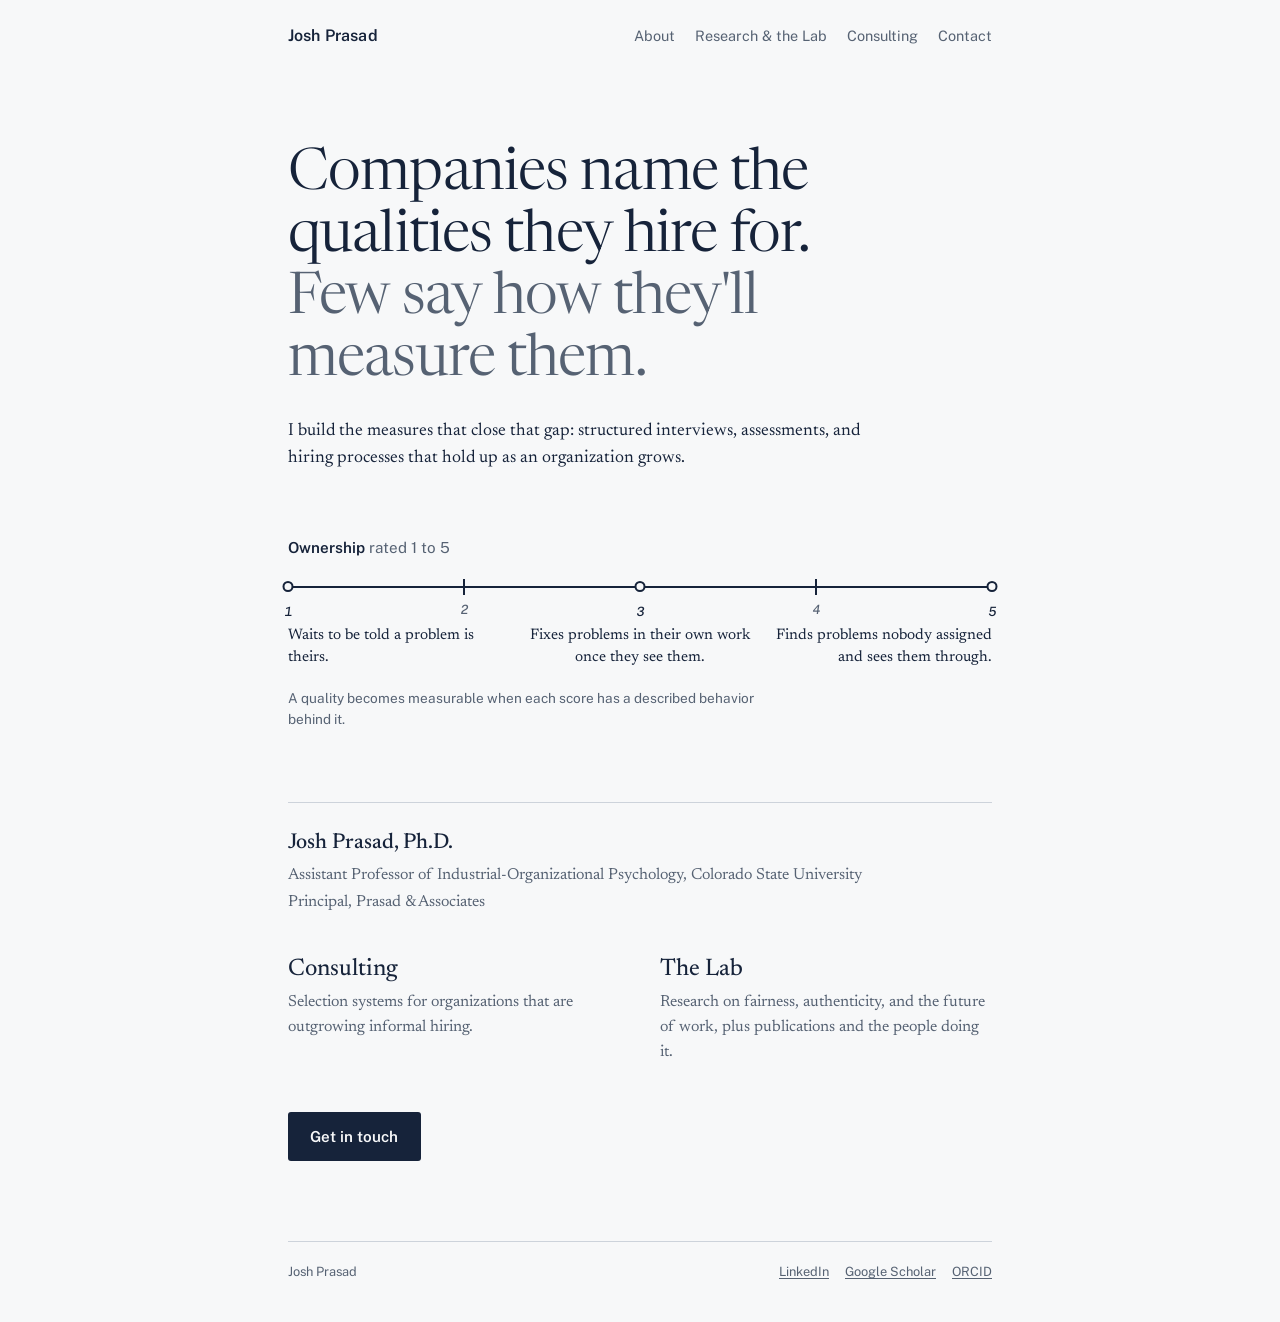
==== index.html @ ac9f9ecb "Five-page site built from approved copy Co-Authored-By: Claude Opus 5.5 <noreply@anthropic.com>" ====
<!doctype html>
<html lang="en">
<head>
<meta charset="utf-8">
<meta name="viewport" content="width=device-width, initial-scale=1">
<title>Josh Prasad, Ph.D.</title>
<meta name="description" content="Josh Prasad builds structured interviews, assessments, and hiring processes. Assistant Professor of Industrial-Organizational Psychology and Principal, Prasad & Associates.">
<link rel="preconnect" href="https://fonts.googleapis.com">
<link rel="preconnect" href="https://fonts.gstatic.com" crossorigin>
<link rel="stylesheet" href="https://fonts.googleapis.com/css2?family=Newsreader:ital,opsz,wght@0,6..72,300..600;1,6..72,400&family=Public+Sans:wght@400;500;600&display=swap">
<link rel="stylesheet" href="style.css">
</head>
<body>
<div class="page">
  <header class="site-head">
    <a class="site-name" href="index.html">Josh Prasad</a>
    <nav class="site-nav" aria-label="Main">
      <a href="about.html">About</a>
      <a href="lab.html">Research &amp; the Lab</a>
      <a href="consulting.html">Consulting</a>
      <a href="contact.html">Contact</a>
    </nav>
  </header>

  <main>
    <section class="hook">
      <h1>Companies name the qualities they hire for. <span class="second">Few say how they'll measure them.</span></h1>
      <p>I build the measures that close that gap: structured interviews, assessments, and hiring processes that hold up as an organization grows.</p>

      <figure class="scale" aria-labelledby="scale-cap">
        <p class="scale-trait">Ownership <span>rated 1 to 5</span></p>
        <div class="track" aria-hidden="true">
          <i class="tick anchor" style="left:0"><b>1</b></i>
          <i class="tick" style="left:25%"><b>2</b></i>
          <i class="tick anchor" style="left:50%"><b>3</b></i>
          <i class="tick" style="left:75%"><b>4</b></i>
          <i class="tick anchor" style="left:100%"><b>5</b></i>
        </div>
        <ul class="anchors">
          <li><span class="sr">1: </span>Waits to be told a problem is theirs.</li>
          <li><span class="sr">3: </span>Fixes problems in their own work once they see them.</li>
          <li><span class="sr">5: </span>Finds problems nobody assigned and sees them through.</li>
        </ul>
        <figcaption id="scale-cap">A quality becomes measurable when each score has a described behavior behind it.</figcaption>
      </figure>
    </section>

    <section class="who" aria-label="Who I am">
      <span class="name">Josh Prasad, Ph.D.</span>
      <span class="role">Assistant Professor of Industrial-Organizational Psychology, Colorado State University</span>
      <span class="role">Principal, Prasad &amp; Associates</span>
    </section>

    <section class="routes" aria-label="Where to go next">
      <div>
        <h2><a href="consulting.html">Consulting</a></h2>
        <p>Selection systems for organizations that are outgrowing informal hiring.</p>
      </div>
      <div>
        <h2><a href="lab.html">The Lab</a></h2>
        <p>Research on fairness, authenticity, and the future of work, plus publications and the people doing it.</p>
      </div>
    </section>

    <p class="cta"><a href="contact.html">Get in touch</a></p>
  </main>

  <footer class="site-foot">
    <span>Josh Prasad</span>
    <nav aria-label="Elsewhere">
      <a href="https://www.linkedin.com/in/josh-prasad-phd/">LinkedIn</a>
      <a href="https://scholar.google.com/citations?hl=en&amp;user=JVRH_s0AAAAJ">Google Scholar</a>
      <a href="https://orcid.org/0000-0002-7938-6270">ORCID</a>
    </nav>
  </footer>
</div>
</body>
</html>
---- style.css ----
/* joshuaprasad.com — one stylesheet for every page.
   Colors live only in the tokens below. Change a token, not a rule. */

:root {
  color-scheme: light;
  --paper: #F7F8F9;
  --ink: #16233A;
  --slate: #566273;
  --rule: #CDD3DB;
  --accent: #2C6870;
  --serif: "Newsreader", "Iowan Old Style", Georgia, serif;
  --sans: "Public Sans", "Segoe UI", system-ui, sans-serif;
}
@media (prefers-color-scheme: dark) {
  :root {
    color-scheme: dark;
    --paper: #111822;
    --ink: #E4E8EE;
    --slate: #9AA6B5;
    --rule: #2C3746;
    --accent: #7FB7BC;
  }
}

*, *::before, *::after { box-sizing: border-box; }
html { -webkit-text-size-adjust: 100%; }
body {
  margin: 0;
  background: var(--paper);
  color: var(--ink);
  font-family: var(--serif);
  font-size: 19px;
  line-height: 1.55;
  padding-inline: 20px;
}
img { max-width: 100%; display: block; }
.page { max-width: 44rem; margin-inline: auto; }

a { color: var(--accent); text-underline-offset: 0.18em; text-decoration-thickness: 1px; }
a:hover { text-decoration-thickness: 2px; }
a:focus-visible { outline: 2px solid var(--accent); outline-offset: 3px; border-radius: 2px; }

/* Header and nav */
.site-head {
  display: flex; flex-wrap: wrap; align-items: baseline; justify-content: space-between;
  gap: 0.5rem 1.5rem;
  padding-block: 1.5rem 0;
  font-family: var(--sans);
}
.site-name { font-weight: 600; font-size: 1rem; color: var(--ink); text-decoration: none; letter-spacing: 0.01em; }
.site-nav { display: flex; flex-wrap: wrap; gap: 0.25rem 1.25rem; font-size: 0.9rem; }
.site-nav a { color: var(--slate); text-decoration: none; }
.site-nav a:hover, .site-nav a[aria-current="page"] { color: var(--ink); }
.site-nav a[aria-current="page"] { text-decoration: underline; text-decoration-color: var(--rule); text-decoration-thickness: 2px; }

/* Page openers */
.hook, .opener { padding-block: clamp(3rem, 10vw, 6rem) 0; }
h1 {
  font-weight: 350;
  font-size: clamp(2.2rem, 6.4vw, 3.6rem);
  line-height: 1.08;
  letter-spacing: -0.015em;
  margin: 0;
  text-wrap: balance;
  font-variation-settings: "opsz" 72;
}
.hook h1 .second { display: block; color: var(--slate); }
.hook > p, .lede { margin: 1.5rem 0 0; max-width: 34em; font-size: 1.1rem; }
.subtitle {
  margin: 0.6rem 0 0; font-size: clamp(1.25rem, 3.4vw, 1.6rem); line-height: 1.25;
  color: var(--slate); font-weight: 400; text-wrap: balance;
}

/* Body sections */
.prose { max-width: 36em; }
.prose p { margin: 0 0 1.1em; }
.section { margin-top: clamp(2.75rem, 7vw, 4rem); }
.section > :first-child { margin-top: 0; }
h2 { font-size: 1.5rem; font-weight: 450; line-height: 1.2; margin: 0 0 0.9rem; text-wrap: balance; }
h3 { font-family: var(--sans); font-size: 1rem; font-weight: 600; margin: 0; }

/* Home: the anchored rating scale */
.scale { margin: clamp(2.5rem, 7vw, 4rem) 0 0; }
.scale-trait { font-family: var(--sans); font-weight: 600; font-size: 0.95rem; margin: 0 0 1.1rem; }
.scale-trait span { font-weight: 400; color: var(--slate); }
.track { position: relative; height: 2.6rem; }
.track::before {
  content: ""; position: absolute; left: 0; right: 0; top: 0.55rem; height: 2px; background: var(--ink);
}
.tick {
  position: absolute; top: 0.1rem; width: 2px; height: 1rem; background: var(--ink);
  transform: translateX(-1px);
}
.tick b {
  position: absolute; top: 1.3rem; left: 50%; transform: translateX(-50%);
  font-family: var(--sans); font-weight: 500; font-size: 0.8rem; color: var(--slate);
  font-variant-numeric: tabular-nums;
}
.tick.anchor {
  width: 11px; height: 11px; top: 0.25rem; border-radius: 50%; transform: translateX(-5.5px);
  background: var(--paper); border: 2px solid var(--ink);
}
.tick.anchor b { top: 1.15rem; color: var(--ink); }
.anchors {
  display: grid; grid-template-columns: repeat(3, 1fr); gap: 1rem;
  font-size: 0.95rem; line-height: 1.4; margin: 0.4rem 0 0; padding: 0; list-style: none;
}
.anchors li:nth-child(2) { text-align: center; }
.anchors li:nth-child(3) { text-align: right; }
.scale figcaption { margin-top: 1.25rem; font-family: var(--sans); font-size: 0.85rem; color: var(--slate); max-width: 36em; }

/* Home: identity and routes */
.who {
  margin-top: clamp(3rem, 8vw, 4.5rem);
  padding-top: 1.5rem; border-top: 1px solid var(--rule);
  display: grid; gap: 0.15rem;
}
.who .name { font-size: 1.35rem; font-weight: 500; }
.who .role { color: var(--slate); font-size: 1rem; }
.routes { margin-top: 2.5rem; display: grid; gap: 1.75rem; }
@media (min-width: 640px) { .routes { grid-template-columns: 1fr 1fr; gap: 2.5rem; } }
.routes h2 { margin: 0; }
.routes h2 a { color: var(--ink); text-decoration: none; }
.routes h2 a:hover { color: var(--accent); }
.routes p { margin: 0.4rem 0 0; font-size: 1rem; color: var(--slate); }

/* Button */
.cta { margin-top: 3rem; }
.cta a {
  display: inline-block; font-family: var(--sans); font-weight: 600; font-size: 0.95rem;
  color: var(--paper); background: var(--ink); text-decoration: none;
  padding: 0.8rem 1.4rem; border-radius: 3px;
}
.cta a:hover { background: var(--accent); }

/* Consulting: services list */
.services { list-style: none; margin: 0; padding: 0; display: grid; gap: 0.9rem; max-width: 36em; }
.services li { padding-left: 1.1rem; position: relative; }
.services li::before {
  content: ""; position: absolute; left: 0; top: 0.72em; width: 0.45rem; height: 2px; background: var(--slate);
}
.services strong { font-weight: 600; }

/* Consulting: evidence and quotes */
.evidence { border-left: 2px solid var(--ink); padding-left: 1.25rem; max-width: 36em; }
.evidence p { margin: 0 0 1em; }
.cite { font-family: var(--sans); font-size: 0.85rem; color: var(--slate); }
.quotes { display: grid; gap: 1.75rem; max-width: 36em; }
.quotes blockquote { margin: 0; }
.quotes blockquote p { margin: 0; font-style: italic; }
.quotes footer { margin-top: 0.4rem; font-family: var(--sans); font-size: 0.9rem; font-weight: 600; }

/* Lab: people */
.people { list-style: none; margin: 0; padding: 0; display: grid; gap: 1.75rem; }
.person { display: grid; grid-template-columns: 76px 1fr; gap: 1.1rem; align-items: start; }
.person img, .person .initials {
  width: 76px; height: 76px; object-fit: cover; border-radius: 3px; background: var(--rule);
}
.person .initials {
  display: grid; place-items: center; font-family: var(--sans); font-weight: 600; color: var(--slate); font-size: 1.1rem;
}
.person h3 a { color: var(--ink); text-decoration-color: var(--rule); }
.person h3 .pron { font-weight: 400; color: var(--slate); }
.person p { margin: 0.25rem 0 0; font-size: 1rem; }
.alumni .person { grid-template-columns: 56px 1fr; }
.alumni .person img { width: 56px; height: 56px; }

/* Contact */
.addresses { display: grid; gap: 1.25rem; margin: 0; }
.addresses dt { font-family: var(--sans); font-size: 0.9rem; color: var(--slate); }
.addresses dd { margin: 0.15rem 0 0; font-size: clamp(1.15rem, 4vw, 1.4rem); overflow-wrap: anywhere; }
.links { display: flex; flex-wrap: wrap; gap: 0.5rem 1.5rem; font-family: var(--sans); font-size: 0.95rem; }

/* Footer */
.site-foot {
  margin-top: 5rem; padding-block: 1.25rem 2.5rem; border-top: 1px solid var(--rule);
  font-family: var(--sans); font-size: 0.8rem; color: var(--slate);
  display: flex; flex-wrap: wrap; gap: 0.5rem 1.25rem; justify-content: space-between;
}
.site-foot nav { display: flex; gap: 1rem; }
.site-foot a { color: var(--slate); }

.sr { position: absolute; width: 1px; height: 1px; overflow: hidden; clip: rect(0 0 0 0); white-space: nowrap; }

@media (max-width: 480px) {
  body { font-size: 18px; }
  .anchors { font-size: 0.85rem; gap: 0.6rem; }
}
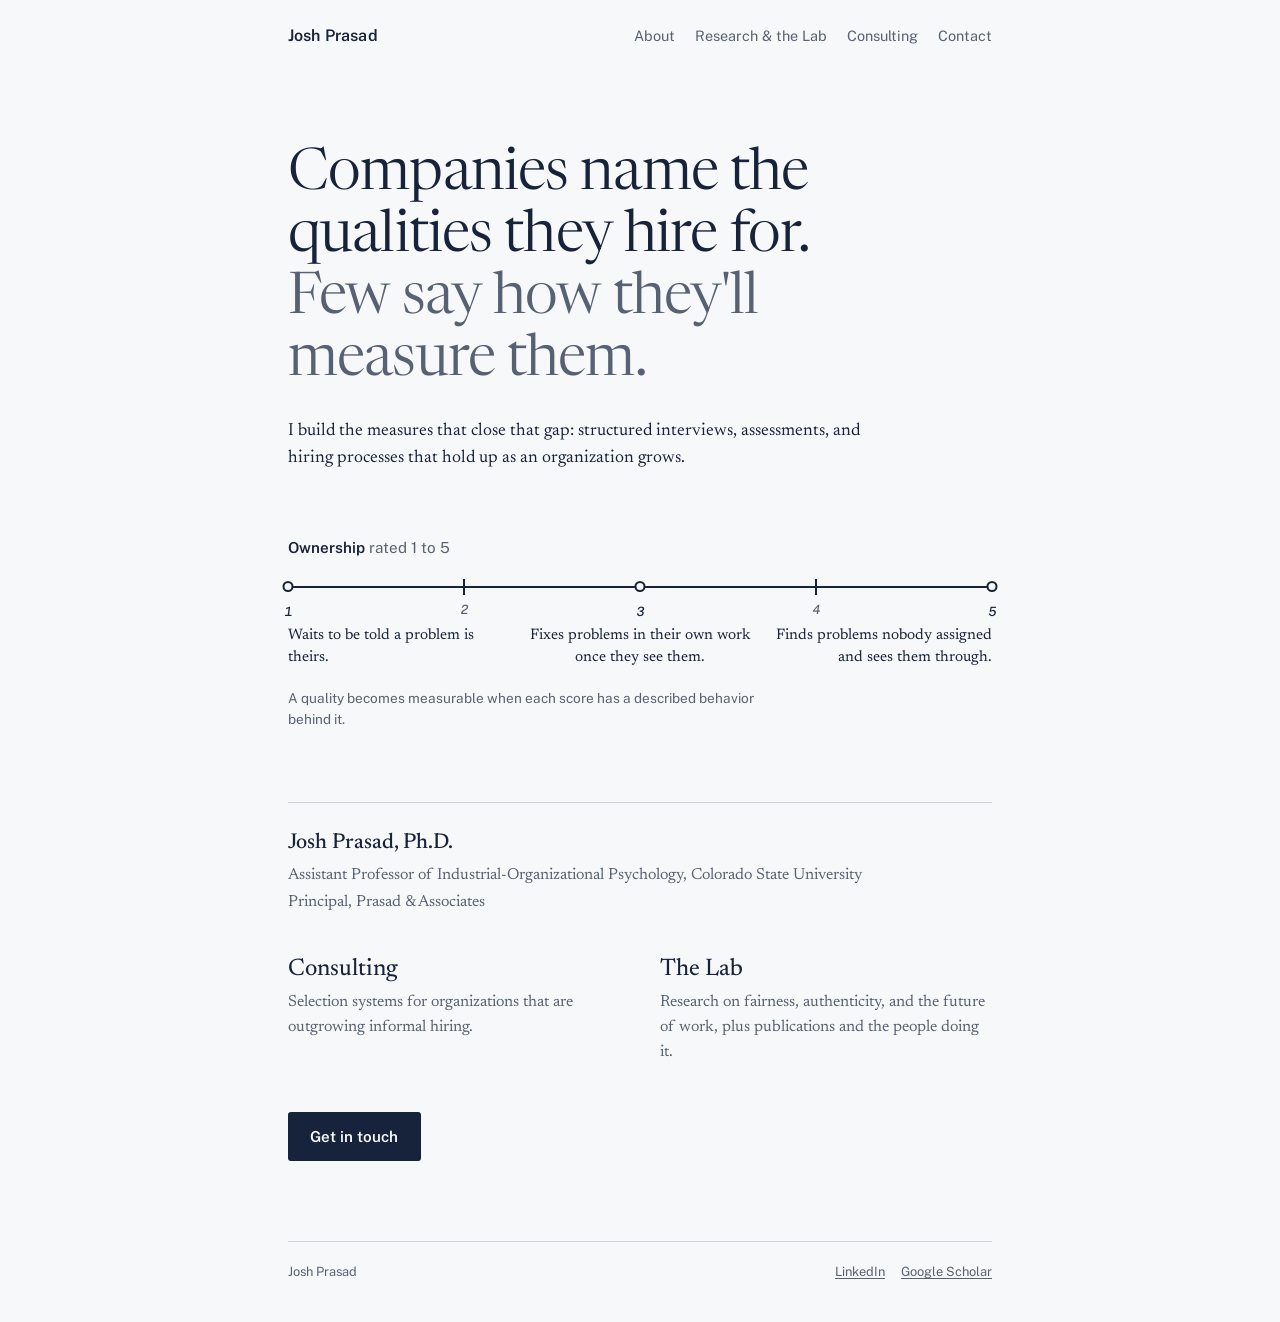
==== commit 6f308312: "Bigger, equal headshots; Kesea's year; drop ORCID; cache-bust photos Co-Authored-By: Claude Opus 5.5" ====
--- a/index.html
+++ b/index.html
@@ -70,7 +70,6 @@
     <nav aria-label="Elsewhere">
       <a href="https://www.linkedin.com/in/josh-prasad-phd/">LinkedIn</a>
       <a href="https://scholar.google.com/citations?hl=en&amp;user=JVRH_s0AAAAJ">Google Scholar</a>
-      <a href="https://orcid.org/0000-0002-7938-6270">ORCID</a>
     </nav>
   </footer>
 </div>
--- a/style.css
+++ b/style.css
@@ -152,9 +152,9 @@
 
 /* Lab: people */
 .people { list-style: none; margin: 0; padding: 0; display: grid; gap: 1.75rem; }
-.person { display: grid; grid-template-columns: 76px 1fr; gap: 1.1rem; align-items: start; }
+.person { display: grid; grid-template-columns: 104px 1fr; gap: 1.25rem; align-items: start; }
 .person img, .person .initials {
-  width: 76px; height: 76px; object-fit: cover; border-radius: 3px; background: var(--rule);
+  width: 104px; height: 104px; object-fit: cover; border-radius: 3px; background: var(--rule);
 }
 .person .initials {
   display: grid; place-items: center; font-family: var(--sans); font-weight: 600; color: var(--slate); font-size: 1.1rem;
@@ -162,8 +162,7 @@
 .person h3 a { color: var(--ink); text-decoration-color: var(--rule); }
 .person h3 .pron { font-weight: 400; color: var(--slate); }
 .person p { margin: 0.25rem 0 0; font-size: 1rem; }
-.alumni .person { grid-template-columns: 56px 1fr; }
-.alumni .person img { width: 56px; height: 56px; }
+.person p.title { font-family: var(--sans); font-size: 0.9rem; color: var(--slate); margin-top: 0.15rem; }
 
 /* Contact */
 .addresses { display: grid; gap: 1.25rem; margin: 0; }
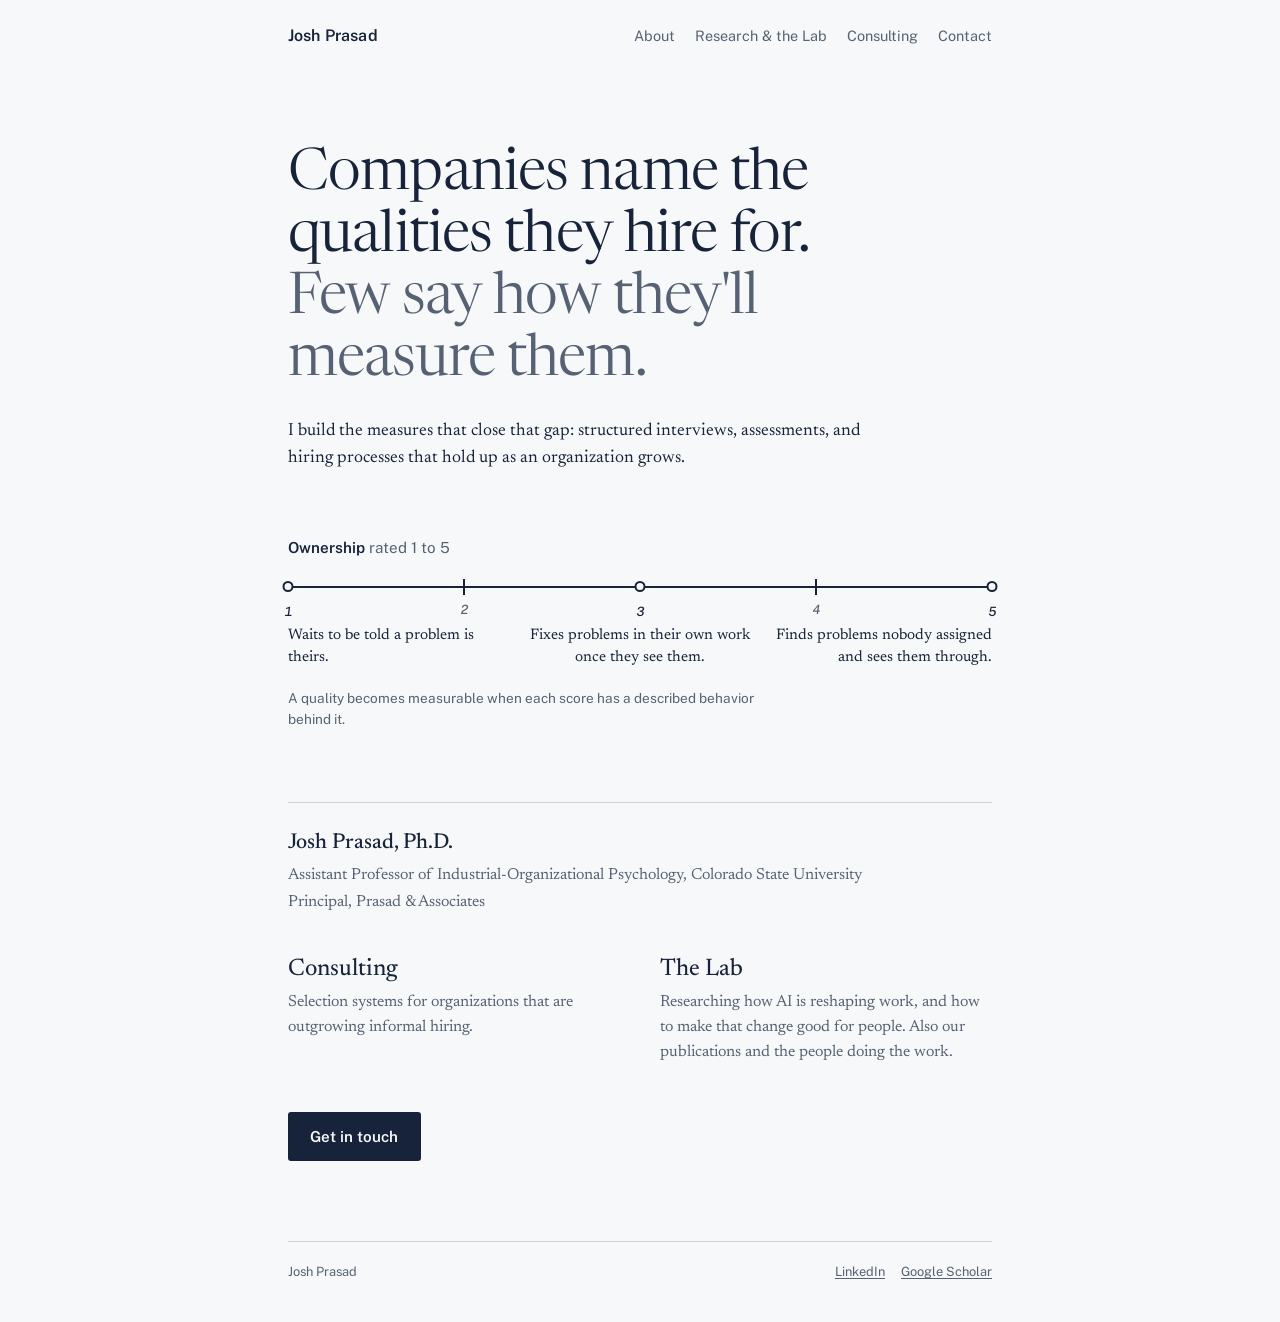
==== commit d6d4b144: "Lab subtitle and Home route match the new AI-focused research description Co-Authored-By: Claude Opu" ====
--- a/index.html
+++ b/index.html
@@ -58,7 +58,7 @@
       </div>
       <div>
         <h2><a href="lab.html">The Lab</a></h2>
-        <p>Research on fairness, authenticity, and the future of work, plus publications and the people doing it.</p>
+        <p>Researching how AI is reshaping work, and how to make that change good for people. Also our publications and the people doing the work.</p>
       </div>
     </section>
 
--- a/style.css
+++ b/style.css
@@ -140,6 +140,7 @@
   content: ""; position: absolute; left: 0; top: 0.72em; width: 0.45rem; height: 2px; background: var(--slate);
 }
 .services strong { font-weight: 600; }
+.prose .services { margin-bottom: 1.1em; }
 
 /* Consulting: evidence and quotes */
 .evidence { border-left: 2px solid var(--ink); padding-left: 1.25rem; max-width: 36em; }
